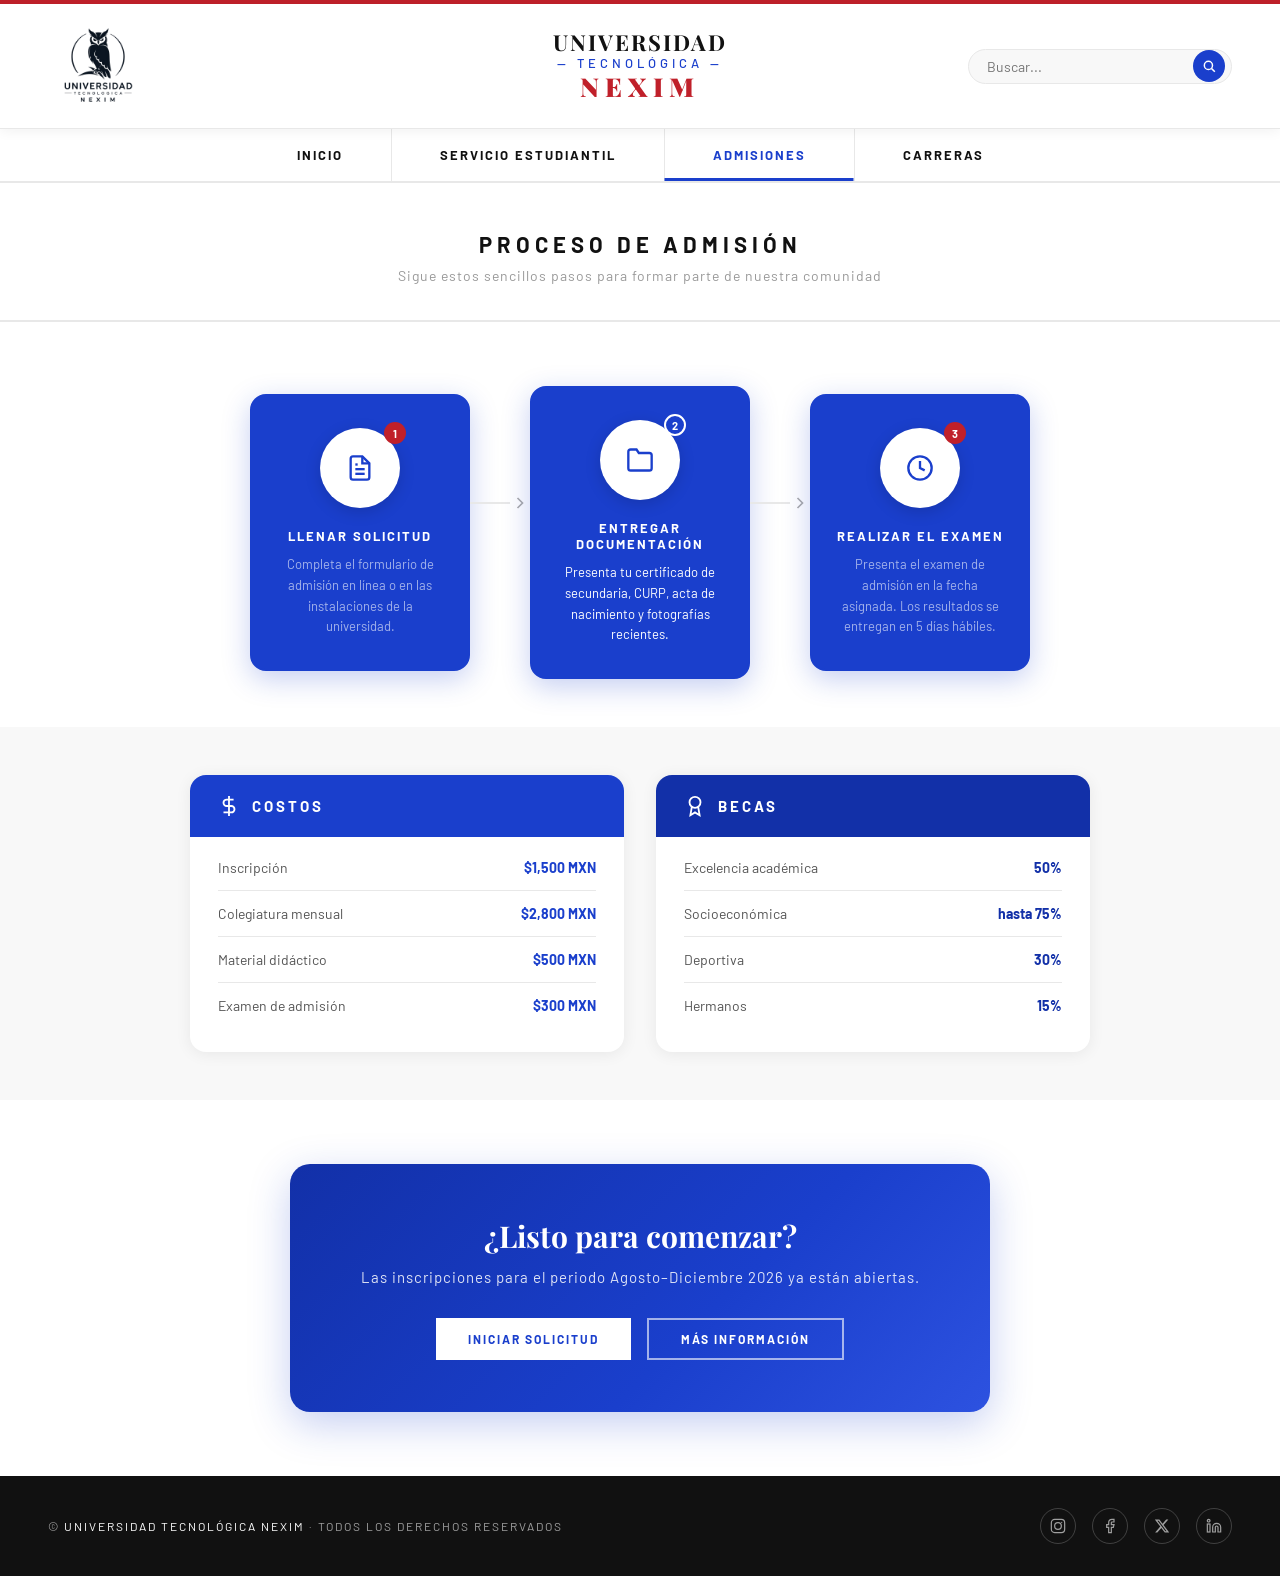
==== admisiones.html @ 62d3a821 "primer commit - Universidad Tecnologica Nexim" ====
<!DOCTYPE html>
<html lang="es">
<head>
<meta charset="UTF-8">
<meta name="viewport" content="width=device-width, initial-scale=1.0">
<title>Admisiones — Universidad Tecnológica Nexim</title>
<link href="https://fonts.googleapis.com/css2?family=Playfair+Display:wght@700;900&family=Barlow:wght@300;400;500;600;700&display=swap" rel="stylesheet">
<link rel="stylesheet" href="style.css">
<link rel="stylesheet" href="admisiones.css">
</head>
<body>

<div class="top-bar"></div>

<!-- HEADER -->
<header>
  <a class="logo-area" href="index.html">
    <img class="logo-img" src="logo v2.png" alt="Logo Universidad Tecnológica Nexim">
  </a>
  <div class="logo-text">
    <span class="universidad">Universidad</span>
    <span class="tecnologica">— Tecnológica —</span>
    <span class="nexim">Nexim</span>
  </div>
  <div class="search-box">
    <input type="text" placeholder="Buscar...">
    <button>
      <svg width="14" height="14" fill="none" stroke="currentColor" stroke-width="2.5" viewBox="0 0 24 24">
        <circle cx="11" cy="11" r="7"/><line x1="16.5" y1="16.5" x2="22" y2="22"/>
      </svg>
    </button>
  </div>
</header>

<!-- NAV -->
<nav>
  <ul>
    <li><a href="index.html">Inicio</a></li>
    <li><a href="estudiantil.html">Servicio Estudiantil</a></li>
    <li><a href="admisiones.html" class="active">Admisiones</a></li>
    <li><a href="carreras.html">Carreras</a></li>
  </ul>
</nav>

<!-- PAGE TITLE -->
<section class="page-title">
  <h2>Proceso de Admisión</h2>
  <p>Sigue estos sencillos pasos para formar parte de nuestra comunidad</p>
</section>

<!-- PASOS -->
<section class="pasos-section">
  <div class="pasos-wrapper">

    <div class="paso-card">
      <div class="paso-circulo">
        <svg width="28" height="28" fill="none" stroke="currentColor" stroke-width="2" viewBox="0 0 24 24">
          <path d="M14 2H6a2 2 0 0 0-2 2v16a2 2 0 0 0 2 2h12a2 2 0 0 0 2-2V8z"/>
          <polyline points="14 2 14 8 20 8"/>
          <line x1="16" y1="13" x2="8" y2="13"/>
          <line x1="16" y1="17" x2="8" y2="17"/>
          <polyline points="10 9 9 9 8 9"/>
        </svg>
        <span class="paso-num">1</span>
      </div>
      <h4>Llenar Solicitud</h4>
      <p>Completa el formulario de admisión en línea o en las instalaciones de la universidad.</p>
    </div>

    <div class="paso-conector">
      <div class="linea"></div>
      <svg width="20" height="20" fill="none" stroke="#aaa" stroke-width="2" viewBox="0 0 24 24">
        <polyline points="9 18 15 12 9 6"/>
      </svg>
    </div>

    <div class="paso-card destacado">
      <div class="paso-circulo">
        <svg width="28" height="28" fill="none" stroke="currentColor" stroke-width="2" viewBox="0 0 24 24">
          <path d="M22 19a2 2 0 0 1-2 2H4a2 2 0 0 1-2-2V5a2 2 0 0 1 2-2h5l2 3h9a2 2 0 0 1 2 2z"/>
        </svg>
        <span class="paso-num">2</span>
      </div>
      <h4>Entregar Documentación</h4>
      <p>Presenta tu certificado de secundaria, CURP, acta de nacimiento y fotografías recientes.</p>
    </div>

    <div class="paso-conector">
      <div class="linea"></div>
      <svg width="20" height="20" fill="none" stroke="#aaa" stroke-width="2" viewBox="0 0 24 24">
        <polyline points="9 18 15 12 9 6"/>
      </svg>
    </div>

    <div class="paso-card">
      <div class="paso-circulo">
        <svg width="28" height="28" fill="none" stroke="currentColor" stroke-width="2" viewBox="0 0 24 24">
          <circle cx="12" cy="12" r="10"/>
          <polyline points="12 6 12 12 16 14"/>
        </svg>
        <span class="paso-num">3</span>
      </div>
      <h4>Realizar el Examen</h4>
      <p>Presenta el examen de admisión en la fecha asignada. Los resultados se entregan en 5 días hábiles.</p>
    </div>

  </div>
</section>

<!-- TARJETAS COSTOS Y BECAS -->
<section class="info-section">
  <div class="info-cards">

    <div class="info-card">
      <div class="card-header costos-header">
        <svg width="22" height="22" fill="none" stroke="currentColor" stroke-width="2" viewBox="0 0 24 24">
          <line x1="12" y1="1" x2="12" y2="23"/>
          <path d="M17 5H9.5a3.5 3.5 0 0 0 0 7h5a3.5 3.5 0 0 1 0 7H6"/>
        </svg>
        <h3>Costos</h3>
      </div>
      <div class="card-body">
        <div class="card-row">
          <span>Inscripción</span>
          <strong>$1,500 MXN</strong>
        </div>
        <div class="card-row">
          <span>Colegiatura mensual</span>
          <strong>$2,800 MXN</strong>
        </div>
        <div class="card-row">
          <span>Material didáctico</span>
          <strong>$500 MXN</strong>
        </div>
        <div class="card-row">
          <span>Examen de admisión</span>
          <strong>$300 MXN</strong>
        </div>
      </div>
    </div>

    <div class="info-card">
      <div class="card-header becas-header">
        <svg width="22" height="22" fill="none" stroke="currentColor" stroke-width="2" viewBox="0 0 24 24">
          <circle cx="12" cy="8" r="6"/>
          <path d="M15.477 12.89L17 22l-5-3-5 3 1.523-9.11"/>
        </svg>
        <h3>Becas</h3>
      </div>
      <div class="card-body">
        <div class="card-row">
          <span>Excelencia académica</span>
          <strong class="beca-pct">50%</strong>
        </div>
        <div class="card-row">
          <span>Socioeconómica</span>
          <strong class="beca-pct">hasta 75%</strong>
        </div>
        <div class="card-row">
          <span>Deportiva</span>
          <strong class="beca-pct">30%</strong>
        </div>
        <div class="card-row">
          <span>Hermanos</span>
          <strong class="beca-pct">15%</strong>
        </div>
      </div>
    </div>

  </div>
</section>

<!-- CTA -->
<section class="cta-section">
  <div class="cta-box">
    <h3>¿Listo para comenzar?</h3>
    <p>Las inscripciones para el periodo Agosto–Diciembre 2026 ya están abiertas.</p>
    <div class="cta-btns">
      <a href="#" class="btn-primary">Iniciar Solicitud</a>
      <a href="#" class="btn-outline-dark">Más Información</a>
    </div>
  </div>
</section>

<!-- FOOTER -->
<footer>
  <div class="copy">© <span>Universidad Tecnológica Nexim</span> · Todos los derechos reservados</div>
  <div class="social-links">
    <a href="#" title="Instagram">
      <svg width="16" height="16" fill="none" stroke="currentColor" stroke-width="1.8" viewBox="0 0 24 24">
        <rect x="2" y="2" width="20" height="20" rx="5" ry="5"/>
        <circle cx="12" cy="12" r="5"/>
        <circle cx="17.5" cy="6.5" r="1" fill="currentColor" stroke="none"/>
      </svg>
    </a>
    <a href="#" title="Facebook">
      <svg width="16" height="16" fill="none" stroke="currentColor" stroke-width="1.8" viewBox="0 0 24 24">
        <path d="M18 2h-3a5 5 0 0 0-5 5v3H7v4h3v8h4v-8h3l1-4h-4V7a1 1 0 0 1 1-1h3z"/>
      </svg>
    </a>
    <a href="#" title="Twitter">
      <svg width="16" height="16" fill="currentColor" viewBox="0 0 24 24">
        <path d="M18.244 2.25h3.308l-7.227 8.26 8.502 11.24H16.17l-5.214-6.817L4.99 21.75H1.68l7.73-8.835L1.254 2.25H8.08l4.713 6.231zm-1.161 17.52h1.833L7.084 4.126H5.117z"/>
      </svg>
    </a>
    <a href="#" title="LinkedIn">
      <svg width="16" height="16" fill="none" stroke="currentColor" stroke-width="1.8" viewBox="0 0 24 24">
        <path d="M16 8a6 6 0 0 1 6 6v7h-4v-7a2 2 0 0 0-2-2 2 2 0 0 0-2 2v7h-4v-7a6 6 0 0 1 6-6z"/>
        <rect x="2" y="9" width="4" height="12"/>
        <circle cx="4" cy="4" r="2"/>
      </svg>
    </a>
  </div>
</footer>

</body>
</html>
---- style.css ----
:root {
  --blue: #1a3fcc;
  --blue-dark: #1230a8;
  --blue-light: #2d52e0;
  --red: #c0202a;
  --white: #ffffff;
  --off-white: #f8f8f8;
  --gray-light: #e8e8e8;
  --gray: #999;
  --dark: #111;
}

* { margin: 0; padding: 0; box-sizing: border-box; }

body {
  font-family: 'Barlow', sans-serif;
  background: var(--white);
  color: var(--dark);
}

/* ── TOP BAR ── */
.top-bar {
  background: var(--red);
  height: 4px;
  width: 100%;
}

/* ── HEADER ── */
header {
  display: grid;
  grid-template-columns: 1fr 1fr 1fr;
  align-items: center;
  padding: 12px 48px;
  background: var(--white);
  border-bottom: 1px solid var(--gray-light);
  position: sticky;
  top: 0;
  z-index: 100;
  box-shadow: 0 2px 12px rgba(0,0,0,0.06);
}

.logo-area {
  display: flex;
  align-items: center;
  text-decoration: none;
  justify-content: flex-start;
}

.logo-img {
  width: 100px;
  height: 100px;
  object-fit: contain;
}

.logo-text {
  display: flex;
  flex-direction: column;
  align-items: center;
  text-align: center;
  line-height: 1.2;
  justify-self: center;
}

.logo-text .universidad {
  font-family: 'Playfair Display', serif;
  font-size: 22px;
  font-weight: 700;
  color: var(--dark);
  letter-spacing: 2px;
  text-transform: uppercase;
}

.logo-text .tecnologica {
  font-size: 13px;
  font-weight: 500;
  color: var(--blue);
  letter-spacing: 4px;
  text-transform: uppercase;
}

.logo-text .nexim {
  font-family: 'Playfair Display', serif;
  font-size: 26px;
  font-weight: 900;
  color: var(--red);
  letter-spacing: 6px;
  text-transform: uppercase;
}

/* ── BUSCADOR ── */
.search-box {
  display: flex;
  align-items: center;
  border: 1.5px solid var(--gray-light);
  border-radius: 30px;
  overflow: hidden;
  padding: 0 6px 0 18px;
  background: var(--off-white);
  gap: 6px;
  transition: border-color 0.2s;
  justify-self: end;
}

.search-box:focus-within { border-color: var(--blue); }

.search-box input {
  border: none;
  background: transparent;
  font-family: 'Barlow', sans-serif;
  font-size: 14px;
  outline: none;
  width: 200px;
  color: var(--dark);
  padding: 8px 0;
}

.search-box button {
  background: var(--blue);
  border: none;
  border-radius: 50%;
  width: 32px;
  height: 32px;
  color: white;
  cursor: pointer;
  display: flex;
  align-items: center;
  justify-content: center;
  transition: background 0.2s;
}

.search-box button:hover { background: var(--blue-dark); }

/* ── NAV ── */
nav {
  background: var(--white);
  border-bottom: 2px solid var(--gray-light);
  position: relative;
  z-index: 99;
}

nav ul {
  display: flex;
  list-style: none;
  justify-content: center;
  align-items: stretch;
  gap: 0;
  margin: 0;
  padding: 0;
}

nav ul li {
  display: flex;
  align-items: stretch;
}

nav ul li a {
  display: flex;
  align-items: center;
  padding: 18px 48px;
  text-decoration: none;
  font-size: 13px;
  font-weight: 700;
  letter-spacing: 2px;
  text-transform: uppercase;
  color: var(--dark);
  position: relative;
  transition: color 0.2s;
  white-space: nowrap;
}

nav ul li a::after {
  content: '';
  position: absolute;
  bottom: 0;
  left: 50%;
  transform: translateX(-50%);
  width: 0;
  height: 3px;
  background: var(--blue);
  transition: width 0.3s ease;
}

nav ul li a:hover { color: var(--blue); }
nav ul li a:hover::after { width: 100%; }
nav ul li a.active { color: var(--blue); }
nav ul li a.active::after { width: 100%; }

nav ul li + li { border-left: 1px solid var(--gray-light); }

/* ── HAMBURGER ── */
#hb-wrap {
  position: relative;
  display: flex;
  align-items: stretch;
  border-right: 1px solid var(--gray-light);
}

.hamburger-btn {
  display: flex;
  flex-direction: column;
  gap: 5px;
  justify-content: center;
  align-items: center;
  background: none;
  border: none;
  cursor: pointer;
  padding: 18px 26px;
  transition: background 0.2s;
}

.hamburger-btn:hover { background: #f0f4ff; }

.hamburger-btn span {
  display: block;
  width: 24px;
  height: 2.5px;
  background: var(--blue);
  border-radius: 1px;
  transition: background 0.2s;
}

.hamburger-btn:hover span { background: var(--blue-dark); }

/* ── HAMBURGER SUBMENU (FIX) ── */
#hb-wrap .submenu {
  display: none;
  position: fixed;        /* ← fixed en lugar de absolute */
  top: auto;
  left: auto;
  transform: none;
  background: #fff;
  border: none;
  border-top: 3px solid var(--blue);
  min-width: 220px;
  z-index: 200;
  padding: 8px 0;
  list-style: none;
  border-radius: 0 0 10px 10px;
  box-shadow: 0 8px 24px rgba(0,0,0,0.12);
}

#hb-wrap .submenu.open { display: block; }

#hb-wrap .submenu li {
  display: block;
}

#hb-wrap .submenu a {
  display: flex;
  align-items: center;
  gap: 12px;
  padding: 14px 24px;
  font-size: 15px;
  color: #333;
  text-decoration: none;
  font-weight: 500;
  letter-spacing: 0.5px;
  text-transform: none;
  border-left: 3px solid transparent;
  transition: all 0.2s;
}

#hb-wrap .submenu a::after { display: none; }

#hb-wrap .submenu a svg {
  width: 20px;
  height: 20px;
  color: var(--blue);
  opacity: 0.6;
  transition: opacity 0.2s;
  flex-shrink: 0;
}

#hb-wrap .submenu a:hover {
  background: #f0f4ff;
  color: var(--blue);
  border-left-color: var(--blue);
}

#hb-wrap .submenu a:hover svg { opacity: 1; }

/* ── HERO ── */
.hero {
  position: relative;
  width: 100%;
  height: 420px;
  background-image: url('fondo.png');
  background-size: cover;
  background-position: center;
  background-color: var(--blue);
  overflow: hidden;
  display: flex;
  align-items: center;
  justify-content: center;
}

.hero-pattern { display: none; }

.hero-content {
  position: relative;
  text-align: center;
  color: white;
  animation: fadeUp 0.8s ease both;
  z-index: 1;
}

@keyframes fadeUp {
  from { opacity: 0; transform: translateY(30px); }
  to   { opacity: 1; transform: translateY(0); }
}

.hero-content h1 {
  font-family: 'Playfair Display', serif;
  font-size: 52px;
  font-weight: 900;
  letter-spacing: 2px;
  line-height: 1.1;
  margin-bottom: 16px;
  text-shadow: 0 4px 20px rgba(0,0,0,0.3);
}

.hero-content p {
  font-size: 15px;
  font-weight: 300;
  letter-spacing: 5px;
  text-transform: uppercase;
  opacity: 0.85;
  margin-bottom: 32px;
}

.hero-cta {
  display: inline-flex;
  gap: 16px;
}

.btn-primary {
  background: white;
  color: var(--blue);
  font-family: 'Barlow', sans-serif;
  font-weight: 700;
  font-size: 12px;
  letter-spacing: 2px;
  text-transform: uppercase;
  padding: 14px 32px;
  border: none;
  cursor: pointer;
  text-decoration: none;
  transition: all 0.2s;
}

.btn-primary:hover { background: var(--off-white); transform: translateY(-2px); }

.btn-outline {
  border: 2px solid white;
  color: white;
  font-family: 'Barlow', sans-serif;
  font-weight: 700;
  font-size: 12px;
  letter-spacing: 2px;
  text-transform: uppercase;
  padding: 12px 32px;
  cursor: pointer;
  text-decoration: none;
  transition: all 0.2s;
}

.btn-outline:hover { background: white; color: var(--blue); transform: translateY(-2px); }

/* ── WELCOME ── */
.welcome {
  text-align: center;
  padding: 64px 48px 48px;
  background: var(--white);
}

.welcome h2 {
  font-family: 'Playfair Display', serif;
  font-size: 36px;
  font-weight: 700;
  color: var(--dark);
  letter-spacing: 3px;
  text-transform: uppercase;
  margin-bottom: 12px;
}

.welcome h2 span { color: var(--blue); }

.divider {
  width: 60px;
  height: 3px;
  background: var(--red);
  margin: 0 auto 20px;
}

.welcome p {
  font-size: 13px;
  letter-spacing: 4px;
  text-transform: uppercase;
  color: var(--gray);
  font-weight: 400;
}

/* ── NEWS & EVENTS ── */
.news-events {
  display: grid;
  grid-template-columns: 1fr 1fr;
  gap: 0;
  margin: 0 48px 64px;
  border: 1px solid var(--gray-light);
  overflow: hidden;
}

.news-panel, .events-panel {
  padding: 40px;
  background: var(--off-white);
}

.news-panel { border-right: 1px solid var(--gray-light); }

.panel-header {
  display: flex;
  align-items: center;
  gap: 12px;
  margin-bottom: 28px;
}

.panel-icon {
  width: 40px;
  height: 40px;
  background: var(--blue);
  border-radius: 50%;
  display: flex;
  align-items: center;
  justify-content: center;
  color: white;
  flex-shrink: 0;
}

.panel-header h3 {
  font-family: 'Playfair Display', serif;
  font-size: 22px;
  font-weight: 700;
  letter-spacing: 3px;
  text-transform: uppercase;
  color: var(--dark);
}

.news-item {
  padding: 16px 0;
  border-bottom: 1px solid var(--gray-light);
  cursor: pointer;
  transition: padding-left 0.2s;
}

.news-item:last-child { border-bottom: none; }
.news-item:hover { padding-left: 8px; }

.news-item .date {
  font-size: 11px;
  font-weight: 600;
  letter-spacing: 2px;
  text-transform: uppercase;
  color: var(--blue);
  margin-bottom: 4px;
}

.news-item .title {
  font-size: 14px;
  font-weight: 500;
  color: var(--dark);
  line-height: 1.4;
}

.event-item {
  display: flex;
  gap: 16px;
  padding: 12px 0;
  border-bottom: 1px solid var(--gray-light);
  cursor: pointer;
  transition: padding-left 0.2s;
}

.event-item:last-child { border-bottom: none; }
.event-item:hover { padding-left: 8px; }

.event-date-box {
  width: 48px;
  height: 52px;
  background: var(--blue);
  color: white;
  display: flex;
  flex-direction: column;
  align-items: center;
  justify-content: center;
  flex-shrink: 0;
  line-height: 1.1;
}

.event-date-box .day  { font-size: 20px; font-weight: 700; }
.event-date-box .month { font-size: 9px; letter-spacing: 1px; text-transform: uppercase; }

.event-info .title { font-size: 14px; font-weight: 500; color: var(--dark); line-height: 1.4; }
.event-info .place { font-size: 11px; color: var(--gray); margin-top: 2px; letter-spacing: 0.5px; }

/* ── FOOTER ── */
footer {
  background: var(--dark);
  color: rgba(255,255,255,0.6);
  padding: 32px 48px;
  display: flex;
  align-items: center;
  justify-content: space-between;
}

footer .copy {
  font-size: 12px;
  letter-spacing: 2px;
  text-transform: uppercase;
}

footer .copy span { color: white; }

.social-links {
  display: flex;
  gap: 16px;
}

.social-links a {
  width: 36px;
  height: 36px;
  border: 1px solid rgba(255,255,255,0.2);
  border-radius: 50%;
  display: flex;
  align-items: center;
  justify-content: center;
  color: rgba(255,255,255,0.6);
  text-decoration: none;
  transition: all 0.2s;
}

.social-links a:hover {
  background: var(--blue);
  border-color: var(--blue);
  color: white;
  transform: translateY(-2px);
}
---- admisiones.css ----
/* ── PAGE TITLE ── */
.page-title {
  text-align: center;
  padding: 48px 48px 36px;
  border-bottom: 2px solid var(--gray-light);
  background: var(--white);
}

.page-title h2 {
  font-family: 'Barlow', sans-serif;
  font-size: 22px;
  font-weight: 700;
  letter-spacing: 5px;
  text-transform: uppercase;
  color: var(--dark);
  margin-bottom: 10px;
}

.page-title p {
  font-size: 14px;
  color: var(--gray);
  letter-spacing: 1px;
}

/* ── NAV ACTIVE ── */
nav ul li a.active {
  color: var(--blue);
}
nav ul li a.active::after {
  width: 100%;
  position: absolute;
  bottom: 0;
  left: 50%;
  transform: translateX(-50%);
  height: 3px;
  background: var(--blue);
  content: '';
}

/* ── PASOS SECTION ── */
.pasos-section {
  padding: 64px 48px 48px;
  background: var(--white);
}

.pasos-wrapper {
  display: flex;
  align-items: center;
  justify-content: center;
  gap: 0;
  max-width: 900px;
  margin: 0 auto;
}

/* Tarjeta de paso */
.paso-card {
  display: flex;
  flex-direction: column;
  align-items: center;
  text-align: center;
  width: 220px;
  padding: 32px 24px;
  border-radius: 16px;
  background: var(--blue);
  border: 2px solid var(--blue);
  box-shadow: 0 8px 28px rgba(26, 63, 204, 0.25);
  transition: box-shadow 0.3s, transform 0.3s;
}

.paso-card h4 {
  color: white;
}

.paso-card p {
  color: rgba(255, 255, 255, 0.6);
}

.paso-card:hover {
  box-shadow: 0 12px 36px rgba(26, 63, 204, 0.4);
  transform: translateY(-4px);
}

.paso-card.destacado {
  background: var(--blue);
  border-color: var(--blue);
  box-shadow: 0 8px 28px rgba(26, 63, 204, 0.25);
}

.paso-card.destacado h4,
.paso-card.destacado p {
  color: white;
}

/* Círculo con ícono + número */
.paso-circulo {
  position: relative;
  width: 80px;
  height: 80px;
  border-radius: 50%;
  background: white;
  display: flex;
  align-items: center;
  justify-content: center;
  color: var(--blue);
  margin-bottom: 20px;
  box-shadow: 0 4px 16px rgba(0,0,0,0.15);
  transition: background 0.3s, transform 0.3s;
}

.paso-card:hover .paso-circulo {
  transform: scale(1.08);
}

.paso-num {
  position: absolute;
  top: -6px;
  right: -6px;
  width: 22px;
  height: 22px;
  border-radius: 50%;
  background: var(--red);
  color: white;
  font-size: 11px;
  font-weight: 700;
  display: flex;
  align-items: center;
  justify-content: center;
}

.paso-card.destacado .paso-num {
  background: var(--blue);
  border: 2px solid white;
}

.paso-card h4 {
  font-family: 'Barlow', sans-serif;
  font-size: 13px;
  font-weight: 700;
  letter-spacing: 2px;
  text-transform: uppercase;
  margin-bottom: 10px;
}

.paso-card p {
  font-size: 13px;
  line-height: 1.6;
}

/* Conector entre pasos */
.paso-conector {
  display: flex;
  align-items: center;
  gap: 0;
  padding-bottom: 60px;
  flex-shrink: 0;
}

.paso-conector .linea {
  width: 40px;
  height: 2px;
  background: var(--gray-light);
}

/* ── INFO SECTION ── */
.info-section {
  background: var(--off-white);
  padding: 48px;
}

.info-cards {
  display: grid;
  grid-template-columns: 1fr 1fr;
  gap: 32px;
  max-width: 900px;
  margin: 0 auto;
}

.info-card {
  background: var(--white);
  border-radius: 16px;
  overflow: hidden;
  box-shadow: 0 2px 16px rgba(0,0,0,0.07);
  transition: transform 0.2s, box-shadow 0.2s;
}

.info-card:hover {
  transform: translateY(-4px);
  box-shadow: 0 10px 32px rgba(0,0,0,0.12);
}

.card-header {
  display: flex;
  align-items: center;
  gap: 12px;
  padding: 20px 28px;
  color: white;
}

.costos-header { background: var(--blue); }
.becas-header  { background: var(--blue-dark); }

.card-header h3 {
  font-family: 'Barlow', sans-serif;
  font-size: 15px;
  font-weight: 700;
  letter-spacing: 3px;
  text-transform: uppercase;
}

.card-body {
  padding: 8px 28px 24px;
}

.card-row {
  display: flex;
  justify-content: space-between;
  align-items: center;
  padding: 14px 0;
  border-bottom: 1px solid var(--gray-light);
  font-size: 14px;
}

.card-row:last-child { border-bottom: none; }

.card-row span { color: #555; }

.card-row strong {
  color: var(--blue);
  font-weight: 700;
}

.beca-pct {
  color: var(--blue-dark) !important;
}

/* ── CTA SECTION ── */
.cta-section {
  padding: 64px 48px;
  background: var(--white);
}

.cta-box {
  max-width: 700px;
  margin: 0 auto;
  text-align: center;
  background: linear-gradient(135deg, var(--blue-dark) 0%, var(--blue) 60%, var(--blue-light) 100%);
  border-radius: 20px;
  padding: 52px 48px;
  color: white;
  box-shadow: 0 12px 40px rgba(26, 63, 204, 0.25);
}

.cta-box h3 {
  font-family: 'Playfair Display', serif;
  font-size: 30px;
  font-weight: 700;
  margin-bottom: 12px;
}

.cta-box p {
  font-size: 15px;
  opacity: 0.85;
  letter-spacing: 1px;
  margin-bottom: 32px;
}

.cta-btns {
  display: flex;
  gap: 16px;
  justify-content: center;
}

.cta-btns .btn-primary {
  background: white;
  color: var(--blue);
  font-family: 'Barlow', sans-serif;
  font-weight: 700;
  font-size: 12px;
  letter-spacing: 2px;
  text-transform: uppercase;
  padding: 14px 32px;
  text-decoration: none;
  transition: all 0.2s;
}

.cta-btns .btn-primary:hover {
  background: var(--off-white);
  transform: translateY(-2px);
}

.btn-outline-dark {
  border: 2px solid rgba(255,255,255,0.6);
  color: white;
  font-family: 'Barlow', sans-serif;
  font-weight: 700;
  font-size: 12px;
  letter-spacing: 2px;
  text-transform: uppercase;
  padding: 12px 32px;
  text-decoration: none;
  transition: all 0.2s;
}

.btn-outline-dark:hover {
  background: rgba(255,255,255,0.15);
  border-color: white;
  transform: translateY(-2px);
}
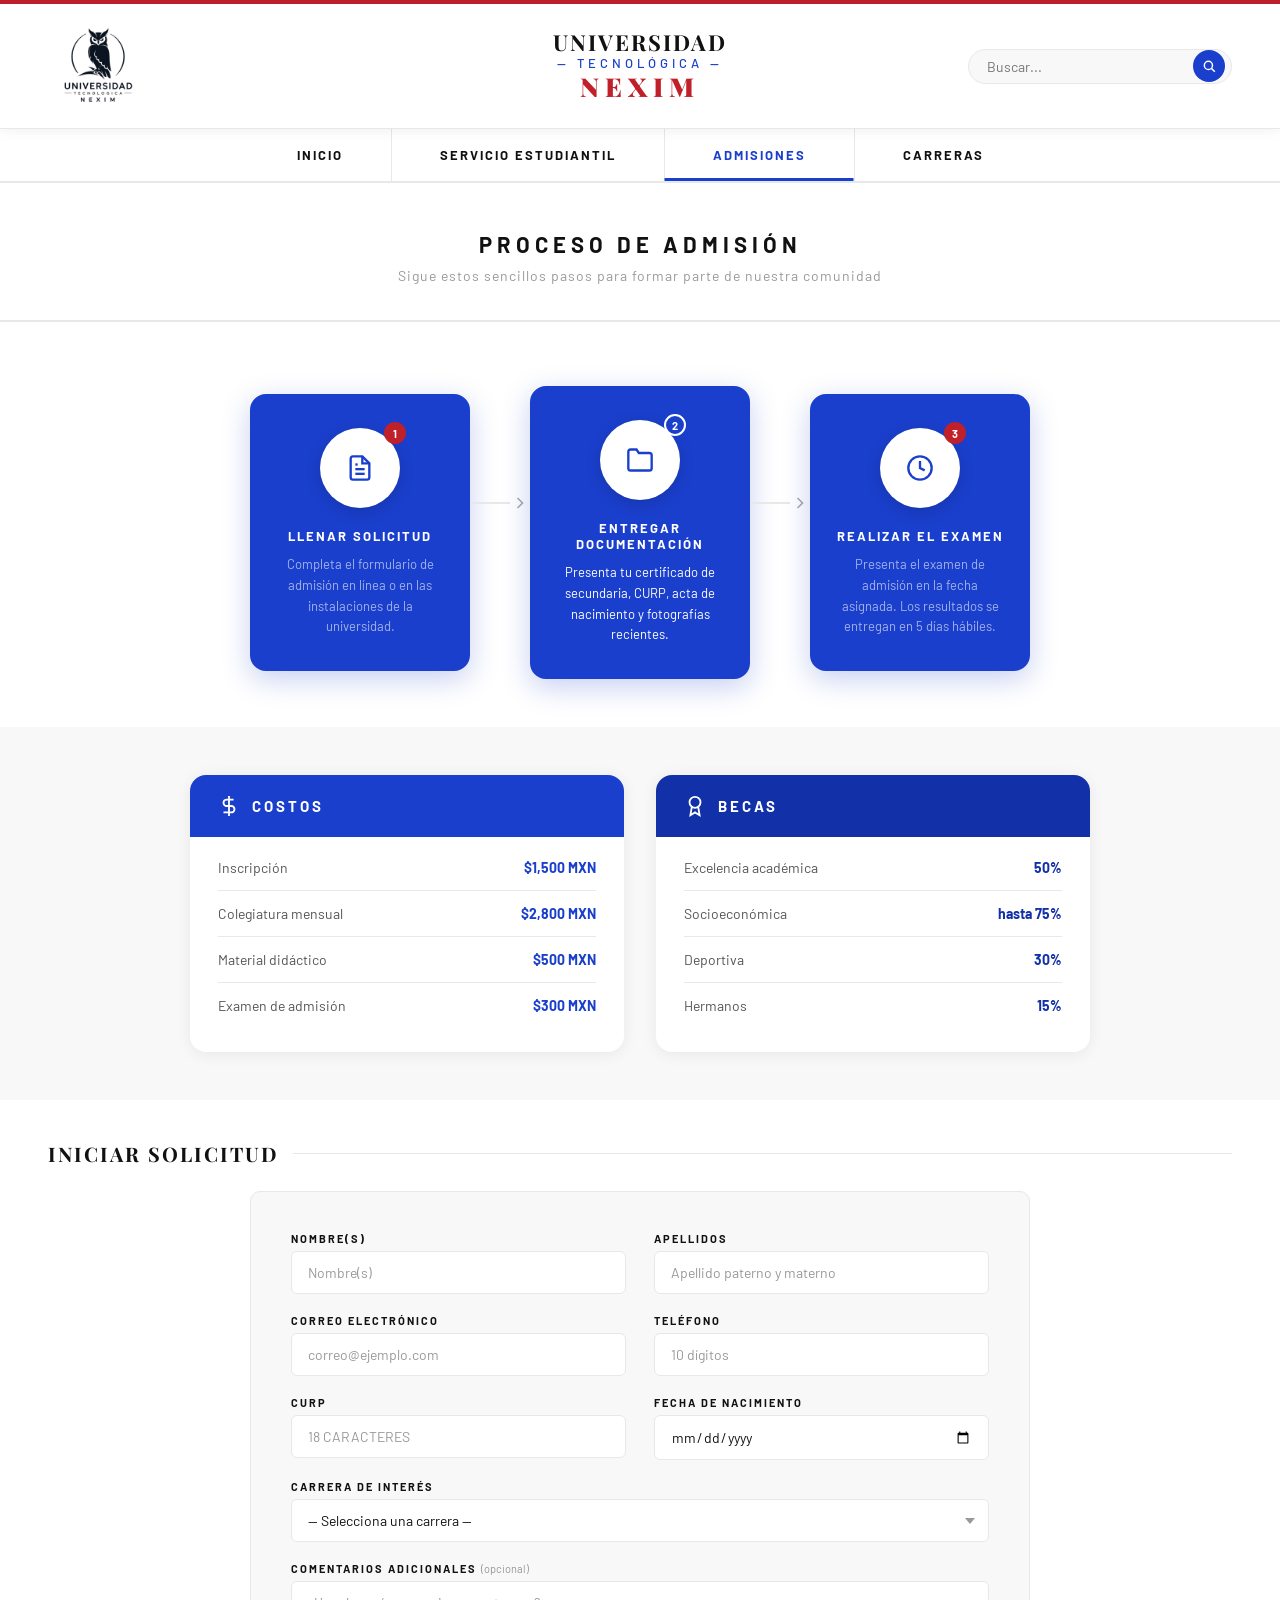
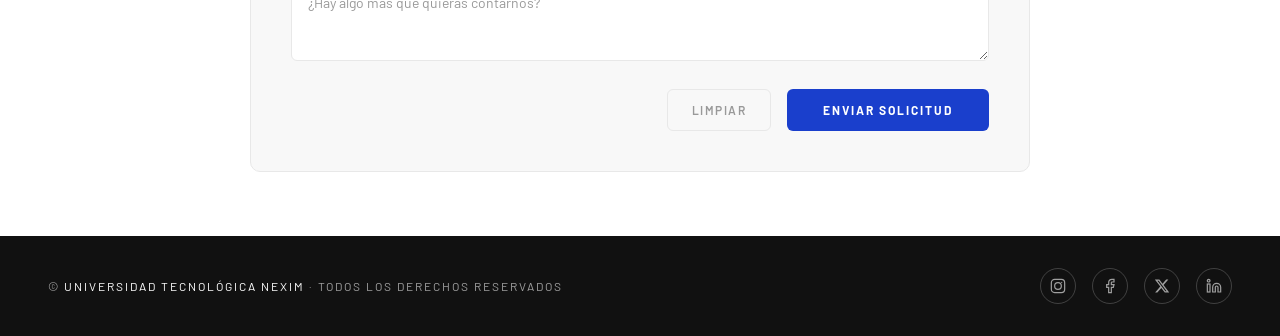
==== commit 5accafdc: "Agregar validaciones de formularios y sistema de login" ====
--- a/admisiones.html
+++ b/admisiones.html
@@ -7,6 +7,7 @@
 <link href="https://fonts.googleapis.com/css2?family=Playfair+Display:wght@700;900&family=Barlow:wght@300;400;500;600;700&display=swap" rel="stylesheet">
 <link rel="stylesheet" href="style.css">
 <link rel="stylesheet" href="admisiones.css">
+
 </head>
 <body>
 
@@ -15,7 +16,7 @@
 <!-- HEADER -->
 <header>
   <a class="logo-area" href="index.html">
-    <img class="logo-img" src="logo v2.png" alt="Logo Universidad Tecnológica Nexim">
+    <img class="logo-img" src="img/logo v2.png" alt="Logo Universidad Tecnológica Nexim">
   </a>
   <div class="logo-text">
     <span class="universidad">Universidad</span>
@@ -120,22 +121,10 @@
         <h3>Costos</h3>
       </div>
       <div class="card-body">
-        <div class="card-row">
-          <span>Inscripción</span>
-          <strong>$1,500 MXN</strong>
-        </div>
-        <div class="card-row">
-          <span>Colegiatura mensual</span>
-          <strong>$2,800 MXN</strong>
-        </div>
-        <div class="card-row">
-          <span>Material didáctico</span>
-          <strong>$500 MXN</strong>
-        </div>
-        <div class="card-row">
-          <span>Examen de admisión</span>
-          <strong>$300 MXN</strong>
-        </div>
+        <div class="card-row"><span>Inscripción</span><strong>$1,500 MXN</strong></div>
+        <div class="card-row"><span>Colegiatura mensual</span><strong>$2,800 MXN</strong></div>
+        <div class="card-row"><span>Material didáctico</span><strong>$500 MXN</strong></div>
+        <div class="card-row"><span>Examen de admisión</span><strong>$300 MXN</strong></div>
       </div>
     </div>
 
@@ -148,37 +137,108 @@
         <h3>Becas</h3>
       </div>
       <div class="card-body">
-        <div class="card-row">
-          <span>Excelencia académica</span>
-          <strong class="beca-pct">50%</strong>
+        <div class="card-row"><span>Excelencia académica</span><strong class="beca-pct">50%</strong></div>
+        <div class="card-row"><span>Socioeconómica</span><strong class="beca-pct">hasta 75%</strong></div>
+        <div class="card-row"><span>Deportiva</span><strong class="beca-pct">30%</strong></div>
+        <div class="card-row"><span>Hermanos</span><strong class="beca-pct">15%</strong></div>
+      </div>
+    </div>
+
+  </div>
+</section>
+
+<!-- FORMULARIO DE SOLICITUD -->
+<section class="solicitud-section">
+  <div class="section-label">
+    <h2>Iniciar Solicitud</h2>
+  </div>
+
+  <div class="solicitud-form">
+
+    <div class="sform-alert" id="sform-alert">
+      <svg width="16" height="16" fill="none" stroke="currentColor" stroke-width="2" viewBox="0 0 24 24">
+        <circle cx="12" cy="12" r="10"/>
+        <line x1="12" y1="8" x2="12" y2="12"/>
+        <line x1="12" y1="16" x2="12.01" y2="16"/>
+      </svg>
+      <span id="sform-alert-msg"></span>
+    </div>
+
+    <div class="solicitud-form-grid">
+
+      <!-- Nombre -->
+      <div class="sform-group">
+        <label for="sf-nombre">Nombre(s)</label>
+        <input type="text" id="sf-nombre" placeholder="Nombre(s)">
+        <span class="field-error" id="sf-nombre-err"></span>
+      </div>
+
+      <!-- Apellidos -->
+      <div class="sform-group">
+        <label for="sf-apellidos">Apellidos</label>
+        <input type="text" id="sf-apellidos" placeholder="Apellido paterno y materno">
+        <span class="field-error" id="sf-apellidos-err"></span>
+      </div>
+
+      <!-- Correo -->
+      <div class="sform-group">
+        <label for="sf-correo">Correo Electrónico</label>
+        <input type="email" id="sf-correo" placeholder="correo@ejemplo.com">
+        <span class="field-error" id="sf-correo-err"></span>
+      </div>
+
+      <!-- Teléfono -->
+      <div class="sform-group">
+        <label for="sf-telefono">Teléfono</label>
+        <input type="tel" id="sf-telefono" placeholder="10 dígitos" maxlength="10">
+        <span class="field-error" id="sf-telefono-err"></span>
+      </div>
+
+      <!-- CURP -->
+      <div class="sform-group">
+        <label for="sf-curp">CURP</label>
+        <input type="text" id="sf-curp" placeholder="18 caracteres" maxlength="18" style="text-transform:uppercase">
+        <span class="field-error" id="sf-curp-err"></span>
+      </div>
+
+      <!-- Fecha nacimiento -->
+      <div class="sform-group">
+        <label for="sf-fecha">Fecha de Nacimiento</label>
+        <input type="date" id="sf-fecha">
+        <span class="field-error" id="sf-fecha-err"></span>
+      </div>
+
+      <!-- Carrera -->
+      <div class="sform-group full">
+        <label for="sf-carrera">Carrera de interés</label>
+        <div class="select-wrap">
+          <select id="sf-carrera">
+            <option value="" disabled selected>— Selecciona una carrera —</option>
+            <option>Ingeniería en Tecnologías de la Información</option>
+            <option>Ingeniería Industrial</option>
+            <option>Administración de Empresas</option>
+            <option>Contaduría Pública</option>
+            <option>Diseño Gráfico Digital</option>
+          </select>
         </div>
-        <div class="card-row">
-          <span>Socioeconómica</span>
-          <strong class="beca-pct">hasta 75%</strong>
-        </div>
-        <div class="card-row">
-          <span>Deportiva</span>
-          <strong class="beca-pct">30%</strong>
-        </div>
-        <div class="card-row">
-          <span>Hermanos</span>
-          <strong class="beca-pct">15%</strong>
-        </div>
-      </div>
-    </div>
-
-  </div>
-</section>
-
-<!-- CTA -->
-<section class="cta-section">
-  <div class="cta-box">
-    <h3>¿Listo para comenzar?</h3>
-    <p>Las inscripciones para el periodo Agosto–Diciembre 2026 ya están abiertas.</p>
-    <div class="cta-btns">
-      <a href="#" class="btn-primary">Iniciar Solicitud</a>
-      <a href="#" class="btn-outline-dark">Más Información</a>
-    </div>
+        <span class="field-error" id="sf-carrera-err"></span>
+      </div>
+
+      <!-- Comentarios -->
+      <div class="sform-group full">
+        <label for="sf-comentarios">Comentarios adicionales <span style="font-weight:400;text-transform:none;letter-spacing:0;font-size:11px;color:#999">(opcional)</span></label>
+        <textarea id="sf-comentarios" placeholder="¿Hay algo más que quieras contarnos?"></textarea>
+      </div>
+
+    </div>
+
+    <div class="sform-footer">
+      <button class="btn-limpiar" type="button" onclick="limpiarSolicitud()">Limpiar</button>
+      <button class="btn-enviar-solicitud" type="button" id="btn-solicitud" onclick="enviarSolicitud()">
+        Enviar Solicitud
+      </button>
+    </div>
+
   </div>
 </section>
 
@@ -213,5 +273,155 @@
   </div>
 </footer>
 
+<script>
+// ── HELPERS ──
+function setField(inputId, errId, isOk, msg) {
+  const input = document.getElementById(inputId);
+  const errEl = document.getElementById(errId);
+  input.classList.remove('error', 'ok');
+  if (msg) { input.classList.add('error'); errEl.textContent = msg; errEl.classList.add('visible'); }
+  else if (isOk) { input.classList.add('ok'); errEl.textContent = ''; errEl.classList.remove('visible'); }
+  else { errEl.classList.remove('visible'); }
+}
+
+function showAlert(msg, type) {
+  const al = document.getElementById('sform-alert');
+  document.getElementById('sform-alert-msg').textContent = msg;
+  al.className = 'sform-alert visible ' + type;
+  al.scrollIntoView({ behavior: 'smooth', block: 'nearest' });
+}
+
+// ── VALIDACIONES ──
+function validarNombre(val) {
+  if (!val.trim()) return 'El nombre es obligatorio.';
+  if (val.trim().length < 2) return 'Ingresa un nombre válido.';
+  if (!/^[a-zA-ZáéíóúÁÉÍÓÚñÑ\s]+$/.test(val)) return 'Solo se permiten letras.';
+  return null;
+}
+
+function validarCorreo(val) {
+  if (!val.trim()) return 'El correo es obligatorio.';
+  if (!/^[^\s@]+@[^\s@]+\.[^\s@]+$/.test(val)) return 'Ingresa un correo válido.';
+  return null;
+}
+
+function validarTelefono(val) {
+  if (!val.trim()) return 'El teléfono es obligatorio.';
+  if (!/^\d{10}$/.test(val.replace(/\s/g, ''))) return 'Debe tener exactamente 10 dígitos.';
+  return null;
+}
+
+function validarCURP(val) {
+  if (!val.trim()) return 'La CURP es obligatoria.';
+  if (val.trim().length !== 18) return 'La CURP debe tener 18 caracteres.';
+  if (!/^[A-Z0-9]+$/.test(val.trim())) return 'La CURP solo contiene letras mayúsculas y números.';
+  return null;
+}
+
+function validarFecha(val) {
+  if (!val) return 'La fecha de nacimiento es obligatoria.';
+  const fecha = new Date(val);
+  const hoy = new Date();
+  const edad = (hoy - fecha) / (1000 * 60 * 60 * 24 * 365.25);
+  if (edad < 14) return 'Debes tener al menos 14 años.';
+  if (edad > 60) return 'Verifica la fecha de nacimiento.';
+  return null;
+}
+
+function validarCarrera(val) {
+  if (!val) return 'Selecciona una carrera.';
+  return null;
+}
+
+// ── ENVIAR ──
+function enviarSolicitud() {
+  document.getElementById('sform-alert').classList.remove('visible');
+
+  const nombre    = document.getElementById('sf-nombre').value;
+  const apellidos = document.getElementById('sf-apellidos').value;
+  const correo    = document.getElementById('sf-correo').value;
+  const telefono  = document.getElementById('sf-telefono').value;
+  const curp      = document.getElementById('sf-curp').value.toUpperCase();
+  const fecha     = document.getElementById('sf-fecha').value;
+  const carrera   = document.getElementById('sf-carrera').value;
+
+  const errNombre    = validarNombre(nombre);
+  const errApellidos = validarNombre(apellidos);
+  const errCorreo    = validarCorreo(correo);
+  const errTelefono  = validarTelefono(telefono);
+  const errCURP      = validarCURP(curp);
+  const errFecha     = validarFecha(fecha);
+  const errCarrera   = validarCarrera(carrera);
+
+  setField('sf-nombre',    'sf-nombre-err',    !errNombre,    errNombre);
+  setField('sf-apellidos', 'sf-apellidos-err', !errApellidos, errApellidos);
+  setField('sf-correo',    'sf-correo-err',    !errCorreo,    errCorreo);
+  setField('sf-telefono',  'sf-telefono-err',  !errTelefono,  errTelefono);
+  setField('sf-curp',      'sf-curp-err',      !errCURP,      errCURP);
+  setField('sf-fecha',     'sf-fecha-err',     !errFecha,     errFecha);
+  setField('sf-carrera',   'sf-carrera-err',   !errCarrera,   errCarrera);
+
+  if (errNombre || errApellidos || errCorreo || errTelefono || errCURP || errFecha || errCarrera) {
+    showAlert('Por favor corrige los campos marcados antes de continuar.', 'error');
+    return;
+  }
+
+  const btn = document.getElementById('btn-solicitud');
+  btn.disabled = true;
+  btn.textContent = 'Enviando...';
+
+  setTimeout(() => {
+    showAlert(`¡Solicitud enviada exitosamente, ${nombre.trim()}! Recibirás confirmación en tu correo.`, 'success');
+    btn.textContent = '✓ Solicitud Enviada';
+    btn.style.background = '#1a8a4a';
+  }, 1000);
+}
+
+// ── LIMPIAR ──
+function limpiarSolicitud() {
+  ['sf-nombre','sf-apellidos','sf-correo','sf-telefono','sf-curp','sf-fecha','sf-carrera','sf-comentarios']
+    .forEach(id => {
+      const el = document.getElementById(id);
+      if (el.tagName === 'SELECT') el.selectedIndex = 0;
+      else el.value = '';
+      el.classList.remove('error','ok');
+    });
+  ['sf-nombre-err','sf-apellidos-err','sf-correo-err','sf-telefono-err','sf-curp-err','sf-fecha-err','sf-carrera-err']
+    .forEach(id => { document.getElementById(id).classList.remove('visible'); });
+  document.getElementById('sform-alert').classList.remove('visible');
+  const btn = document.getElementById('btn-solicitud');
+  btn.disabled = false;
+  btn.textContent = 'Enviar Solicitud';
+  btn.style.background = '';
+}
+
+// ── CURP uppercase en tiempo real ──
+document.getElementById('sf-curp').addEventListener('input', function() {
+  this.value = this.value.toUpperCase();
+});
+
+// ── Solo números en teléfono ──
+document.getElementById('sf-telefono').addEventListener('input', function() {
+  this.value = this.value.replace(/\D/g, '');
+});
+
+// ── Validación blur ──
+const blurMap = [
+  ['sf-nombre',    'sf-nombre-err',    () => validarNombre(document.getElementById('sf-nombre').value)],
+  ['sf-apellidos', 'sf-apellidos-err', () => validarNombre(document.getElementById('sf-apellidos').value)],
+  ['sf-correo',    'sf-correo-err',    () => validarCorreo(document.getElementById('sf-correo').value)],
+  ['sf-telefono',  'sf-telefono-err',  () => validarTelefono(document.getElementById('sf-telefono').value)],
+  ['sf-curp',      'sf-curp-err',      () => validarCURP(document.getElementById('sf-curp').value)],
+  ['sf-fecha',     'sf-fecha-err',     () => validarFecha(document.getElementById('sf-fecha').value)],
+  ['sf-carrera',   'sf-carrera-err',   () => validarCarrera(document.getElementById('sf-carrera').value)],
+];
+blurMap.forEach(([inputId, errId, fn]) => {
+  document.getElementById(inputId).addEventListener('blur', function() {
+    const err = fn();
+    setField(inputId, errId, !err, err);
+  });
+});
+</script>
+
 </body>
 </html>
--- a/style.css
+++ b/style.css
@@ -284,7 +284,7 @@
   position: relative;
   width: 100%;
   height: 420px;
-  background-image: url('fondo.png');
+  background-image: url('img/fondo.png');
   background-size: cover;
   background-position: center;
   background-color: var(--blue);
--- a/admisiones.css
+++ b/admisiones.css
@@ -305,4 +305,176 @@
   background: rgba(255,255,255,0.15);
   border-color: white;
   transform: translateY(-2px);
-}+}
+
+/* ── FORMULARIO DE SOLICITUD ── */
+.solicitud-section {
+  padding: 0 48px 64px;
+}
+
+.section-label {
+  padding: 40px 0 24px;
+  display: flex;
+  align-items: center;
+  gap: 14px;
+}
+.section-label h2 {
+  font-family: 'Playfair Display', serif;
+  font-size: 20px;
+  font-weight: 700;
+  color: var(--dark, #111);
+  letter-spacing: 2px;
+  text-transform: uppercase;
+  white-space: nowrap;
+}
+.section-label::after {
+  content: '';
+  flex: 1;
+  height: 1px;
+  background: var(--gray-light, #e8e8e8);
+}
+
+.solicitud-form {
+  background: var(--off-white, #f8f8f8);
+  border: 1px solid var(--gray-light, #e8e8e8);
+  border-radius: 10px;
+  padding: 40px;
+  max-width: 780px;
+  margin: 0 auto;
+}
+
+.solicitud-form-grid {
+  display: grid;
+  grid-template-columns: 1fr 1fr;
+  gap: 20px 28px;
+}
+
+.solicitud-form-grid .full {
+  grid-column: 1 / -1;
+}
+
+.sform-group {
+  display: flex;
+  flex-direction: column;
+  gap: 6px;
+}
+
+.sform-group label {
+  font-size: 11px;
+  font-weight: 700;
+  letter-spacing: 2px;
+  text-transform: uppercase;
+  color: var(--dark, #111);
+}
+
+.sform-group input,
+.sform-group select,
+.sform-group textarea {
+  font-family: 'Barlow', sans-serif;
+  font-size: 14px;
+  padding: 12px 16px;
+  border: 1.5px solid var(--gray-light, #e8e8e8);
+  border-radius: 6px;
+  background: #fff;
+  color: var(--dark, #111);
+  outline: none;
+  transition: border-color 0.2s;
+  appearance: none;
+  -webkit-appearance: none;
+}
+
+.sform-group input:focus,
+.sform-group select:focus,
+.sform-group textarea:focus { border-color: var(--blue, #1a3fcc); }
+
+.sform-group input.error,
+.sform-group select.error { border-color: var(--red, #c0202a); }
+
+.sform-group input.ok,
+.sform-group select.ok { border-color: #1a8a4a; }
+
+.sform-group input::placeholder,
+.sform-group textarea::placeholder { color: var(--gray, #999); }
+
+.sform-group textarea {
+  resize: vertical;
+  min-height: 80px;
+}
+
+.select-wrap { position: relative; }
+.select-wrap select { width: 100%; padding-right: 36px; cursor: pointer; }
+.select-wrap::after {
+  content: '';
+  position: absolute;
+  right: 14px; top: 50%;
+  transform: translateY(-50%);
+  width: 0; height: 0;
+  border-left: 5px solid transparent;
+  border-right: 5px solid transparent;
+  border-top: 6px solid var(--gray, #999);
+  pointer-events: none;
+}
+
+.field-error {
+  font-size: 11px;
+  font-weight: 500;
+  color: var(--red, #c0202a);
+  min-height: 16px;
+  display: none;
+}
+.field-error.visible { display: block; }
+
+.sform-alert {
+  display: none;
+  align-items: center;
+  gap: 10px;
+  padding: 14px 16px;
+  border-radius: 6px;
+  font-size: 13px;
+  font-weight: 500;
+  margin-bottom: 20px;
+}
+.sform-alert.visible { display: flex; }
+.sform-alert.error { background: #fef2f2; border: 1px solid #fca5a5; color: #b91c1c; }
+.sform-alert.success { background: #f0fdf4; border: 1px solid #86efac; color: #166534; }
+
+.sform-footer {
+  margin-top: 28px;
+  display: flex;
+  align-items: center;
+  justify-content: flex-end;
+  gap: 16px;
+}
+
+.btn-enviar-solicitud {
+  background: var(--blue, #1a3fcc);
+  color: white;
+  border: none;
+  border-radius: 6px;
+  font-family: 'Barlow', sans-serif;
+  font-size: 12px;
+  font-weight: 700;
+  letter-spacing: 2px;
+  text-transform: uppercase;
+  padding: 14px 36px;
+  cursor: pointer;
+  transition: background 0.2s, transform 0.2s;
+}
+.btn-enviar-solicitud:hover { background: var(--blue-dark, #1230a8); transform: translateY(-1px); }
+.btn-enviar-solicitud:disabled { background: var(--gray, #999); cursor: not-allowed; transform: none; }
+
+.btn-limpiar {
+  background: none;
+  border: 1.5px solid var(--gray-light, #e8e8e8);
+  border-radius: 6px;
+  font-family: 'Barlow', sans-serif;
+  font-size: 12px;
+  font-weight: 600;
+  letter-spacing: 1.5px;
+  text-transform: uppercase;
+  padding: 13px 24px;
+  color: var(--gray, #999);
+  cursor: pointer;
+  transition: all 0.2s;
+}
+.btn-limpiar:hover { border-color: var(--red, #c0202a); color: var(--red, #c0202a); }
